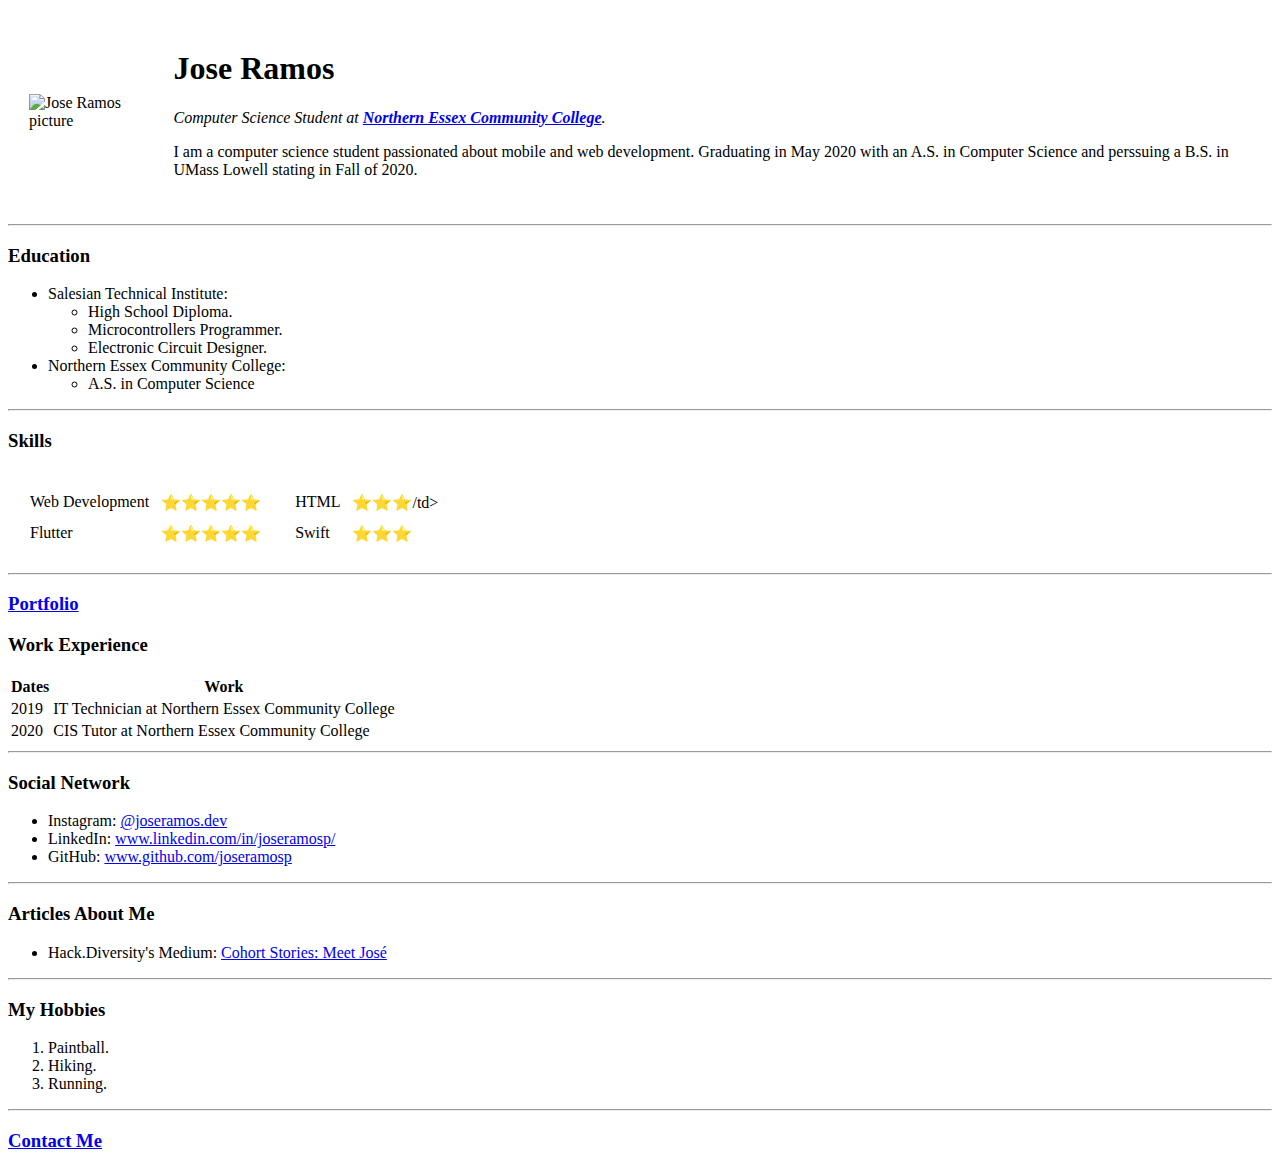
==== index.html @ b2a7eb45 "Initial commit" ====
<!DOCTYPE html>
<html lang="en" dir="ltr">

<head>
    <meta charset="utf-8">
    <title>⚡️ Jose Ramos's Personal Site ⚡️</title>
</head>

<body>
    <table cellspacing="20">
        <tr>
            <td><img src="/Users/jose/Documents/Full Stack Web Developer/Web Development/HTML - Personal Site/images/IMG_9072.JPG" alt="Jose Ramos picture"></td>
            <td><h1>Jose Ramos</h1>
            <p><em>Computer Science Student at <strong><a href="https://www.necc.mass.edu"> Northern Essex Community College</a></strong>.</em></p>
            <p>I am a computer science student passionated about mobile and web development. Graduating in May 2020 with an A.S. in Computer Science and perssuing a B.S. in UMass Lowell stating in Fall of 2020.</p></td>
        </tr>
    </table>
    <hr>
    <h3>Education</h3>
    <ul>
        <li>Salesian Technical Institute:
            <ul>
                <li>High School Diploma.</li>
                <li>Microcontrollers Programmer.</li>
                <li>Electronic Circuit Designer.</li>
            </ul>
        </li>
        <li>Northern Essex Community College:
            <ul>
                <li>A.S. in Computer Science</li>
            </ul>
        </li>
    </ul>
    <hr>
    <h3>Skills</h3>
    <table cellspacing="10">
        <tr>
            <td>
                <table cellspacing="10">
                    <tr>
                        <td>Web Development</td>
                        <td>⭐️⭐️⭐️⭐️⭐️</td>
                    </tr>
                    <tr>
                        <td>Flutter</td>
                        <td>⭐️⭐️⭐️⭐️⭐️</td>
                    </tr>
                </table>
            </td>
            <td>
                <table cellspacing="10">
                    <tr>
                        <td>HTML</td>
                        <td>⭐️⭐️⭐️/td>
                    </tr>
                    <tr>
                        <td>Swift</td>
                        <td>⭐️⭐️⭐️</td>
                    </tr>
                </table>
            </td>
        </tr>
    </table>
    <hr>
    <h3><a href="portfolio.html">Portfolio</a></h3>
    <h3>Work Experience</h3>
    <table>
        <thead>
            <tr>
                <th>Dates</th>
                <th>Work</th>
            </tr>
        </thead>
        <tbody>
            <tr>
                <td>2019</td>
                <td>IT Technician at Northern Essex Community College</td>
            </tr>
            <tr>
                <td>2020</td>
                <td>CIS Tutor at Northern Essex Community College</td>
            </tr>
        </tbody>
    </table>
    <hr>
    <h3>Social Network</h3>
    <ul>
        <li>Instagram: <a href="https://www.instagram.com/joseramos.dev/">@joseramos.dev</a></li>
        <li>LinkedIn: <a href="https://www.linkedin.com/in/joseramosp/">www.linkedin.com/in/joseramosp/</a></li>
        <li>GitHub: <a href="https://github.com/joseramosp">www.github.com/joseramosp</a></li>
    </ul>
    <hr>
    <h3>Articles About Me</h3>
    <ul>
        <li>Hack.Diversity's Medium: <a href="https://medium.com/hack-diversity-movement/cohort-stories-meet-jose-9780bebfe5f1"> Cohort Stories: Meet José</a></li>
    </ul>
    <hr>
    <h3>My Hobbies</h3>
    <ol>
        <li>Paintball.</li>
        <li>Hiking.</li>
        <li>Running.</li>
    </ol>
    <hr>
    <h3> <a href="contact.html"> Contact Me </a> </h3>


</body>

</html>
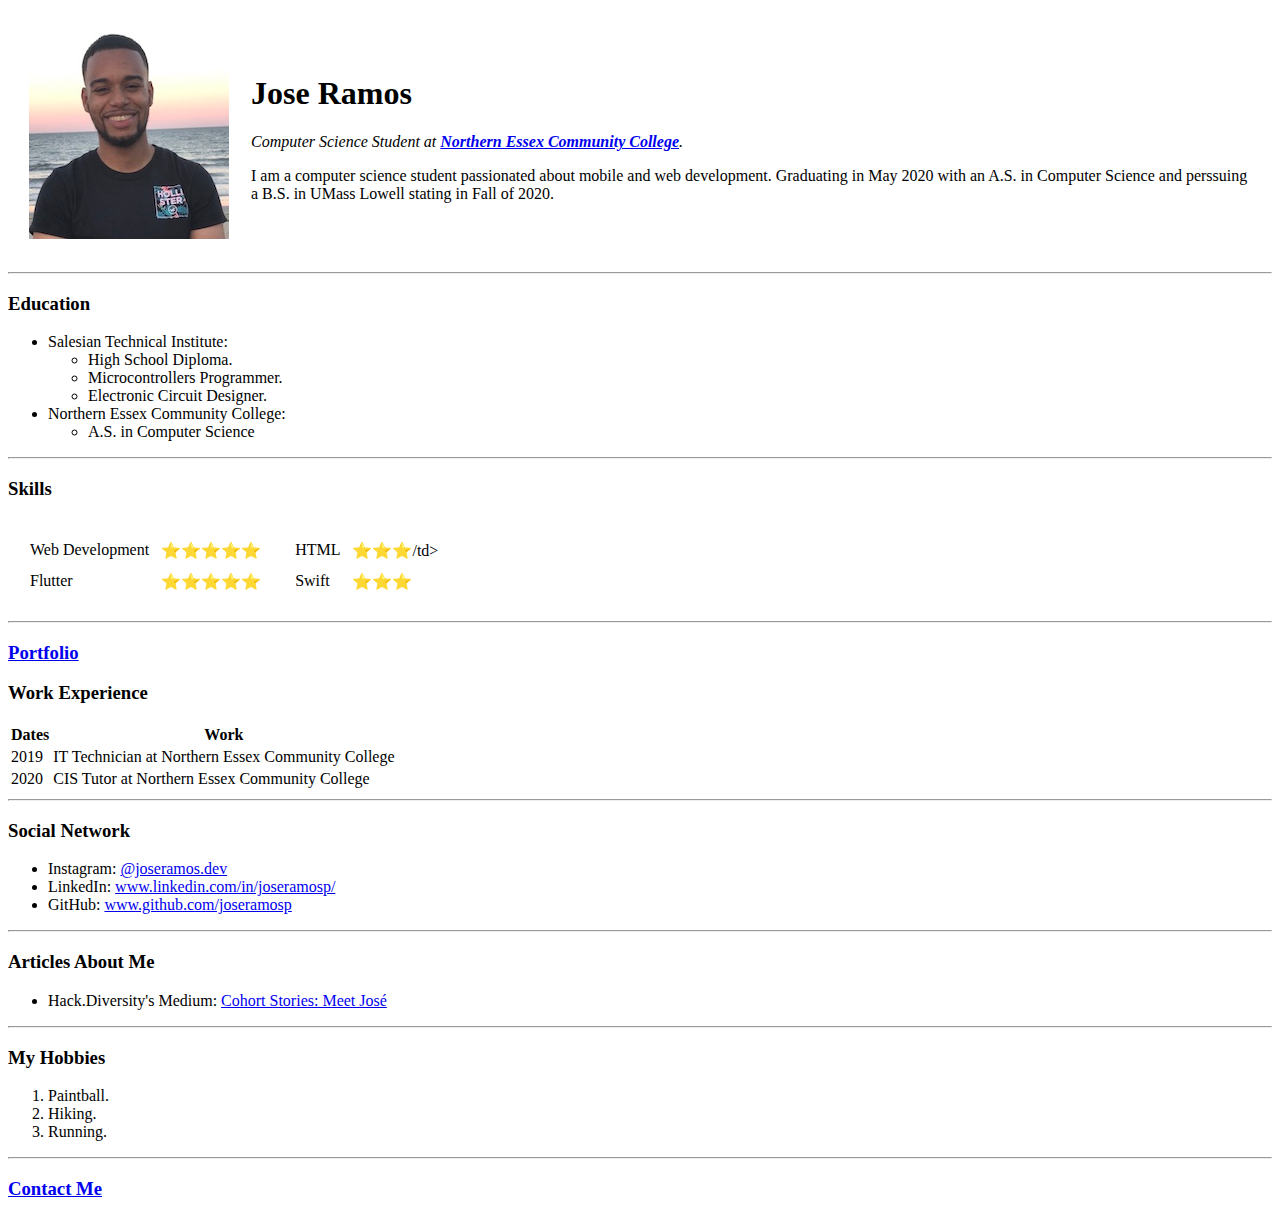
==== commit 1ed64ca0: "Fixed the image path" ====
--- a/index.html
+++ b/index.html
@@ -9,7 +9,7 @@
 <body>
     <table cellspacing="20">
         <tr>
-            <td><img src="/Users/jose/Documents/Full Stack Web Developer/Web Development/HTML - Personal Site/images/IMG_9072.JPG" alt="Jose Ramos picture"></td>
+            <td><img src="images/IMG_9072.JPG" alt="Jose Ramos picture"></td>
             <td><h1>Jose Ramos</h1>
             <p><em>Computer Science Student at <strong><a href="https://www.necc.mass.edu"> Northern Essex Community College</a></strong>.</em></p>
             <p>I am a computer science student passionated about mobile and web development. Graduating in May 2020 with an A.S. in Computer Science and perssuing a B.S. in UMass Lowell stating in Fall of 2020.</p></td>
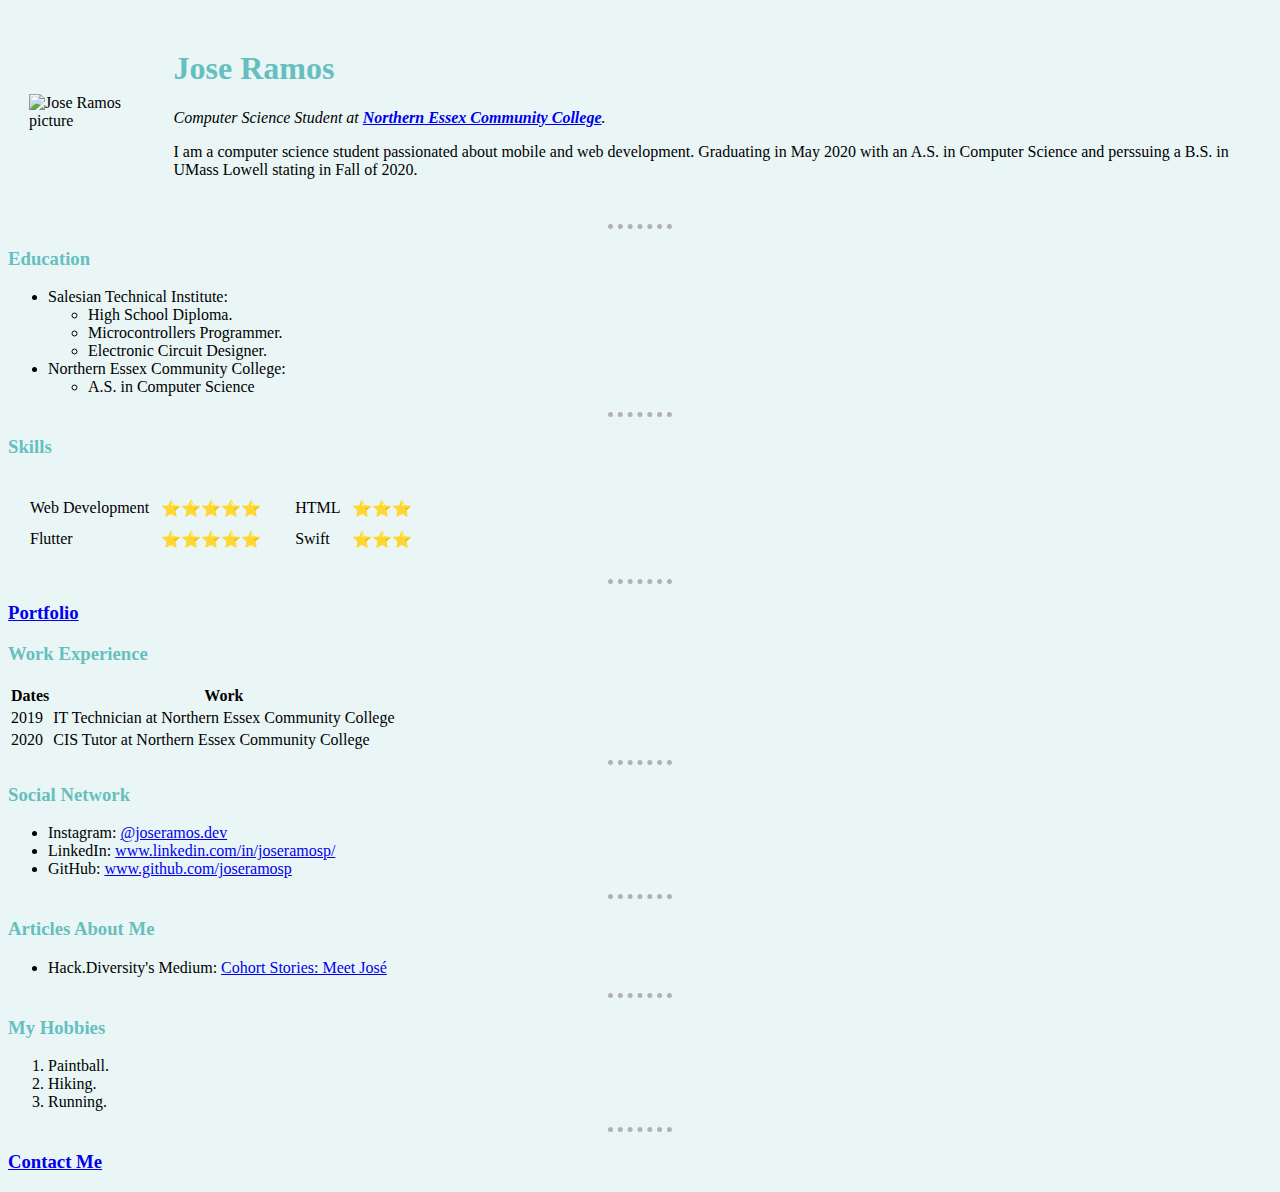
==== commit fa65bf04: "Added CSS to my website" ====
--- a/index.html
+++ b/index.html
@@ -4,12 +4,13 @@
 <head>
     <meta charset="utf-8">
     <title>⚡️ Jose Ramos's Personal Site ⚡️</title>
+    <link rel="stylesheet" href="css/styles.css">
 </head>
 
 <body>
     <table cellspacing="20">
         <tr>
-            <td><img src="images/IMG_9072.JPG" alt="Jose Ramos picture"></td>
+            <td><img src="/Users/jose/Documents/Full Stack Web Developer/Web Development/HTML - Personal Site/images/IMG_9072.JPG" alt="Jose Ramos picture"></td>
             <td><h1>Jose Ramos</h1>
             <p><em>Computer Science Student at <strong><a href="https://www.necc.mass.edu"> Northern Essex Community College</a></strong>.</em></p>
             <p>I am a computer science student passionated about mobile and web development. Graduating in May 2020 with an A.S. in Computer Science and perssuing a B.S. in UMass Lowell stating in Fall of 2020.</p></td>
@@ -51,7 +52,7 @@
                 <table cellspacing="10">
                     <tr>
                         <td>HTML</td>
-                        <td>⭐️⭐️⭐️/td>
+                        <td>⭐️⭐️⭐️</td>
                     </tr>
                     <tr>
                         <td>Swift</td>
--- a/css/styles.css
+++ b/css/styles.css
@@ -0,0 +1,17 @@
+body{
+    background-color: #EAF6F6;
+}
+hr{
+    border-color: #B1B1B1;
+    border-width: 5px;
+    border-style: dotted none none;
+    /*border-top: 5px dotted #B1B1B1;*/
+    width: 5%;
+}
+h1 {
+    color: #66bfbf;
+}
+
+h3 {
+    color: #66bfbf;
+}
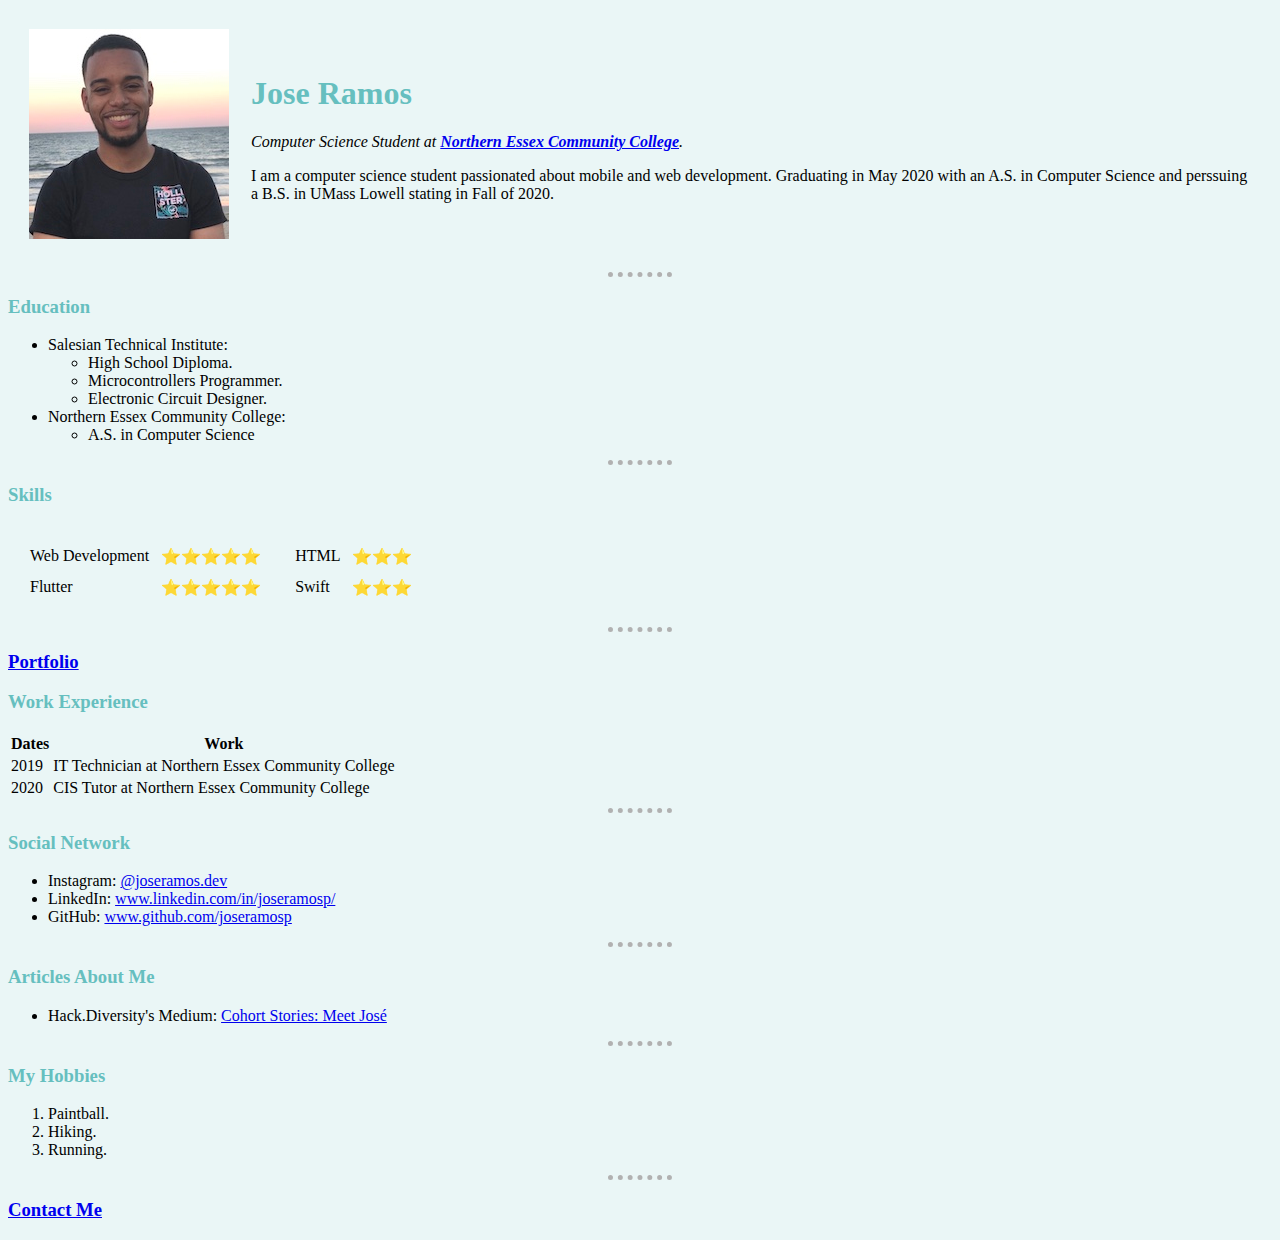
==== commit a53f706a: "Fixed the image path (Again)" ====
--- a/index.html
+++ b/index.html
@@ -10,7 +10,7 @@
 <body>
     <table cellspacing="20">
         <tr>
-            <td><img src="/Users/jose/Documents/Full Stack Web Developer/Web Development/HTML - Personal Site/images/IMG_9072.JPG" alt="Jose Ramos picture"></td>
+            <td><img src="images/IMG_9072.JPG" alt="Jose Ramos picture"></td>
             <td><h1>Jose Ramos</h1>
             <p><em>Computer Science Student at <strong><a href="https://www.necc.mass.edu"> Northern Essex Community College</a></strong>.</em></p>
             <p>I am a computer science student passionated about mobile and web development. Graduating in May 2020 with an A.S. in Computer Science and perssuing a B.S. in UMass Lowell stating in Fall of 2020.</p></td>
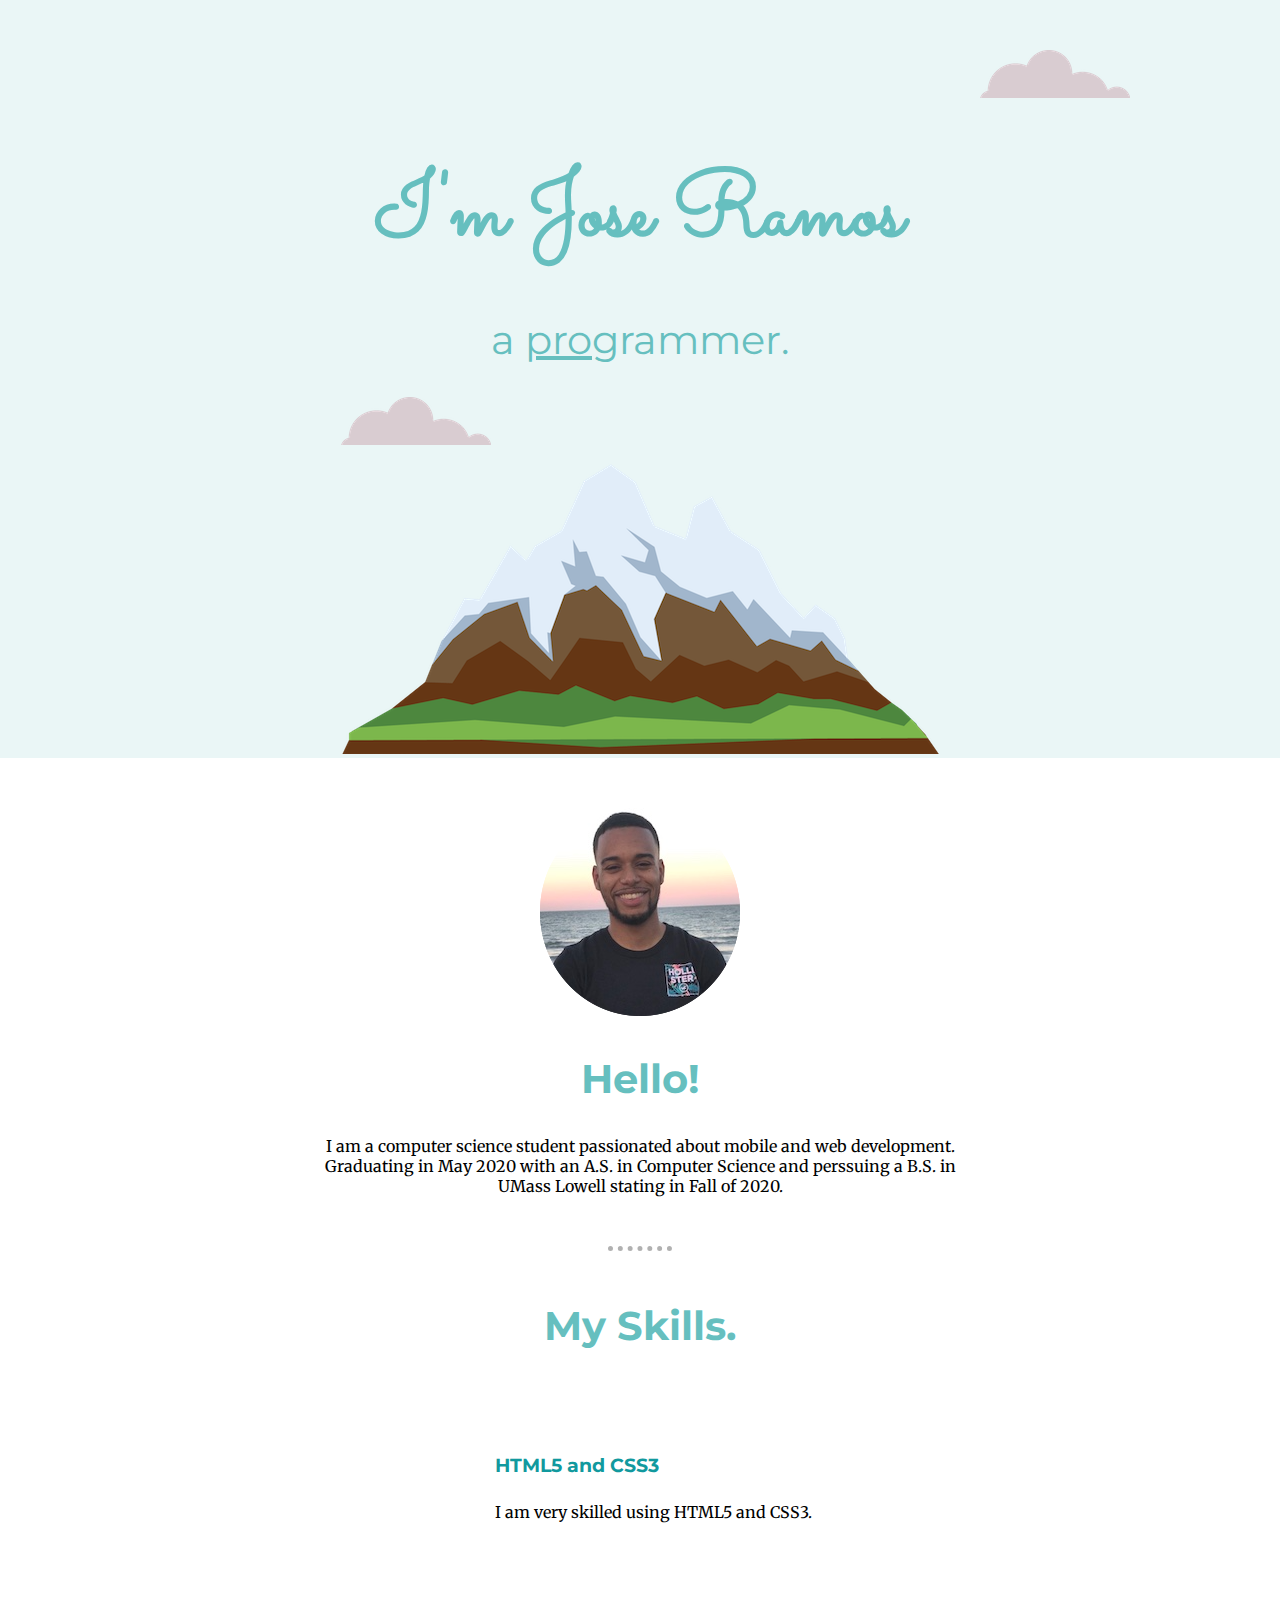
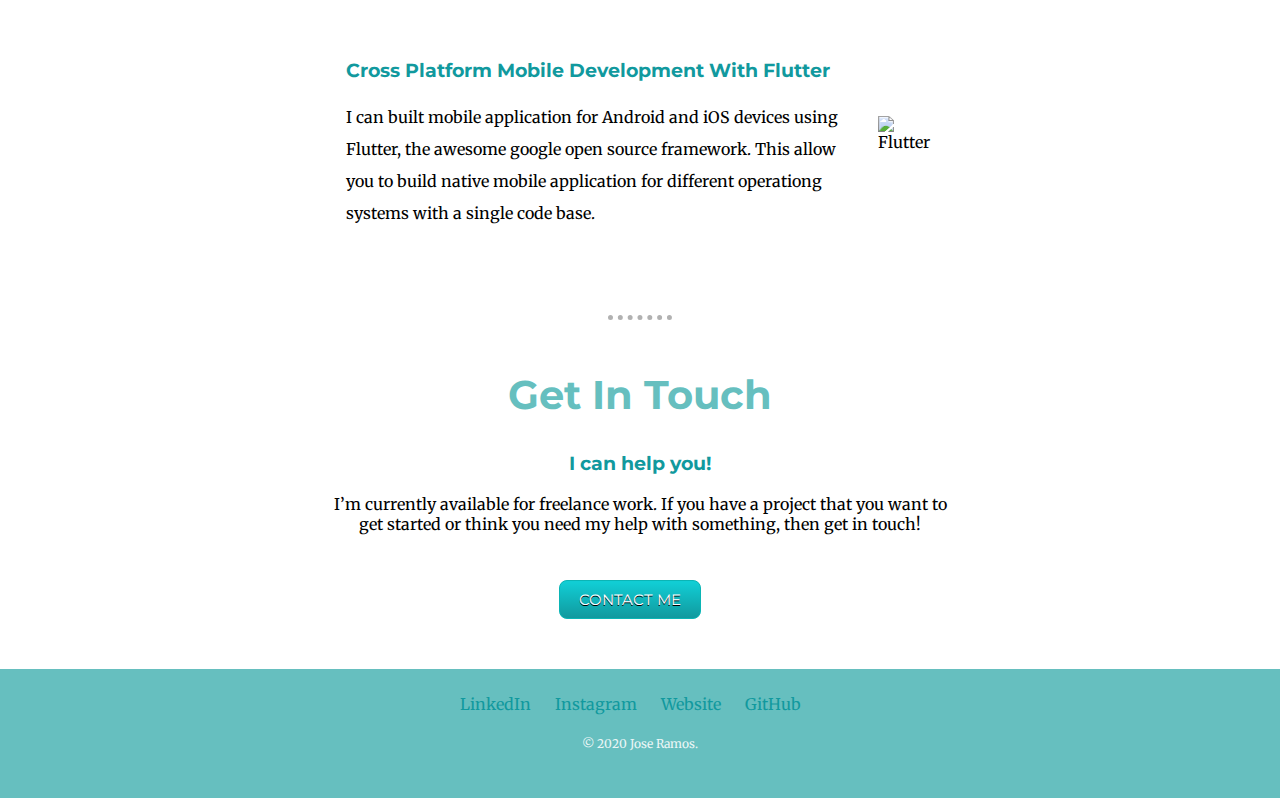
==== commit 04041747: "This version of my website has more CSS elements 2" ====
--- a/index.html
+++ b/index.html
@@ -1,111 +1,79 @@
 <!DOCTYPE html>
+
 <html lang="en" dir="ltr">
-
-<head>
-    <meta charset="utf-8">
-    <title>⚡️ Jose Ramos's Personal Site ⚡️</title>
-    <link rel="stylesheet" href="css/styles.css">
-</head>
-
-<body>
-    <table cellspacing="20">
-        <tr>
-            <td><img src="images/IMG_9072.JPG" alt="Jose Ramos picture"></td>
-            <td><h1>Jose Ramos</h1>
-            <p><em>Computer Science Student at <strong><a href="https://www.necc.mass.edu"> Northern Essex Community College</a></strong>.</em></p>
-            <p>I am a computer science student passionated about mobile and web development. Graduating in May 2020 with an A.S. in Computer Science and perssuing a B.S. in UMass Lowell stating in Fall of 2020.</p></td>
-        </tr>
-    </table>
-    <hr>
-    <h3>Education</h3>
-    <ul>
-        <li>Salesian Technical Institute:
-            <ul>
-                <li>High School Diploma.</li>
-                <li>Microcontrollers Programmer.</li>
-                <li>Electronic Circuit Designer.</li>
-            </ul>
-        </li>
-        <li>Northern Essex Community College:
-            <ul>
-                <li>A.S. in Computer Science</li>
-            </ul>
-        </li>
-    </ul>
-    <hr>
-    <h3>Skills</h3>
-    <table cellspacing="10">
-        <tr>
-            <td>
-                <table cellspacing="10">
+    <head>
+        <meta charset="utf-8">
+        <title>This is a CSS Practice website</title>
+        <link rel="stylesheet" href="css/styles.css">
+        <link rel="icon" href="favicon.ico">
+        <link href="https://fonts.googleapis.com/css?family=Merriweather|Montserrat|Sacramento&display=swap" rel="stylesheet">
+    </head>
+    <body>
+        <div class="top-container">
+            <img class="top-cloud" src="images/cloud.png" alt="cloud-img">
+            <h1>I'm Jose Ramos</h1>
+            <h2 class="a-programmer">a <span class="pro">pro</span>grammer.</h2>
+            <img class="bottom-cloud" src="images/cloud.png" alt="cloud-img">
+            <img src="images/mountain.png" alt="mountain">
+        </div>
+        <div class="middle-container">
+          <div class="profile">
+            <img src="images/joseramos.png" alt="joseramos-img">
+            <h2>Hello!</h2>
+            <p class="my-bio">I am a computer science student passionated about mobile and web development. Graduating in May 2020 with an A.S. in Computer Science and perssuing a B.S. in UMass Lowell stating in Fall of 2020.</p>
+          </div>
+          <hr>
+          <div class="skills">
+            <h2>My Skills.</h2>
+            <div class="skill-row">
+                <table align="center">
                     <tr>
-                        <td>Web Development</td>
-                        <td>⭐️⭐️⭐️⭐️⭐️</td>
-                    </tr>
-                    <tr>
-                        <td>Flutter</td>
-                        <td>⭐️⭐️⭐️⭐️⭐️</td>
+                        <td>
+                            <img class="website-img" src="https://image.flaticon.com/icons/svg/1055/1055687.svg" alt="">
+                        </td>
+                        <td>
+                            <h3>HTML5 and CSS3</h3>
+                            <p class="skill-description">I am very skilled using HTML5 and CSS3.</p>
+                        </td>
                     </tr>
                 </table>
-            </td>
-            <td>
-                <table cellspacing="10">
+                <!-----
+                <img class="html-img" src="https://image.flaticon.com/icons/svg/2721/2721267.svg" alt="">
+                <img class="css-img" src="https://image.flaticon.com/icons/svg/2721/2721214.svg" alt="">
+                ------>
+            </div>
+            <div class="skill-row">
+                <!-----
+                <img class="dart-img" src="https://miro.medium.com/max/480/0*JWyRX0OvflgVHFUF" alt="Dart-programming">
+                ------>
+                <table align="center">
                     <tr>
-                        <td>HTML</td>
-                        <td>⭐️⭐️⭐️</td>
-                    </tr>
-                    <tr>
-                        <td>Swift</td>
-                        <td>⭐️⭐️⭐️</td>
+                        <td>
+                            <h3>Cross Platform Mobile Development With Flutter</h3>
+                            <p class="skill-description">I can built mobile application for Android and iOS devices using Flutter, the awesome google open source framework. This allow you to build native mobile application for different operationg systems with a single code base.</p>
+                        </td>
+                        <td>
+                            <img class="flutter-img" src="https://cdn.worldvectorlogo.com/logos/flutter-logo.svg" alt="Flutter">
+                        </td>
                     </tr>
                 </table>
-            </td>
-        </tr>
-    </table>
-    <hr>
-    <h3><a href="portfolio.html">Portfolio</a></h3>
-    <h3>Work Experience</h3>
-    <table>
-        <thead>
-            <tr>
-                <th>Dates</th>
-                <th>Work</th>
-            </tr>
-        </thead>
-        <tbody>
-            <tr>
-                <td>2019</td>
-                <td>IT Technician at Northern Essex Community College</td>
-            </tr>
-            <tr>
-                <td>2020</td>
-                <td>CIS Tutor at Northern Essex Community College</td>
-            </tr>
-        </tbody>
-    </table>
-    <hr>
-    <h3>Social Network</h3>
-    <ul>
-        <li>Instagram: <a href="https://www.instagram.com/joseramos.dev/">@joseramos.dev</a></li>
-        <li>LinkedIn: <a href="https://www.linkedin.com/in/joseramosp/">www.linkedin.com/in/joseramosp/</a></li>
-        <li>GitHub: <a href="https://github.com/joseramosp">www.github.com/joseramosp</a></li>
-    </ul>
-    <hr>
-    <h3>Articles About Me</h3>
-    <ul>
-        <li>Hack.Diversity's Medium: <a href="https://medium.com/hack-diversity-movement/cohort-stories-meet-jose-9780bebfe5f1"> Cohort Stories: Meet José</a></li>
-    </ul>
-    <hr>
-    <h3>My Hobbies</h3>
-    <ol>
-        <li>Paintball.</li>
-        <li>Hiking.</li>
-        <li>Running.</li>
-    </ol>
-    <hr>
-    <h3> <a href="contact.html"> Contact Me </a> </h3>
+            </div>
+          </div>
+          <hr>
+          <div class="contact-me">
+            <h2>Get In Touch</h2>
+            <h3>I can help you!</h3>
+            <p>I’m currently available for freelance work. If you have a project that you want to get started or think you need my help with something, then get in touch!</p>
+            <a class="btn" href="mailto:joseramos.dev1@gmail.com">CONTACT ME</a>
+          </div>
+        </div>
 
-
-</body>
-
+        <div class="bottom-container">
+          <a class="footer-link" href="https://www.linkedin.com/in/joseramosp/">LinkedIn</a>
+          <a class="footer-link" href="https://www.instagram.com/joseramos.dev/">Instagram</a>
+          <a class="footer-link" href="joseramos.dev">Website</a>
+          <a class="footer-link" href="https://github.com/joseramosp">GitHub</a>
+          <p class="copyright">© 2020 Jose Ramos.</p>
+        </div>
+    </body>
 </html>
--- a/css/styles.css
+++ b/css/styles.css
@@ -1,17 +1,165 @@
-body{
-    background-color: #EAF6F6;
+body {
+    margin: 0;
+    text-align: center;
+    font-family: 'Merriweather', serif;
+    align-items: center;
 }
-hr{
+hr {
+    margin: 50px auto 50px auto;
     border-color: #B1B1B1;
     border-width: 5px;
     border-style: dotted none none;
-    /*border-top: 5px dotted #B1B1B1;*/
     width: 5%;
 }
+
 h1 {
-    color: #66bfbf;
+    margin: 50px auto 0 auto;
+    font-family: 'Sacramento', cursive;
+    font-size: 5.625rem;
+    color: #66BFBF;
+}
+
+h2 {
+    font-family: 'Montserrat', sans-serif;
+    font-size: 2.5rem;
+    color: #66BFBF;
 }
 
 h3 {
-    color: #66bfbf;
+    font-family: 'Montserrat', sans-serif;
+    color: #11999E;
 }
+
+a {
+    color: #11999E;
+    text-decoration: none;
+    margin-right: 20px;
+}
+a:hover {
+    color: #EAF6F6;
+}
+table {
+    margin: 0 auto 0 auto;
+    max-width: 750px;
+    border-spacing: 25px;
+}
+
+.skill-row {
+    width: 50%;
+    text-align: left;
+    margin: 60px auto 60px auto;
+}
+
+.skill-description {
+    margin: 0 auto 0 auto;
+    line-height: 2;
+}
+.my-bio {
+    width: 50%;
+    margin: 0 auto 20px auto;
+}
+.top-container {
+    background-color: #eaf6f6;
+    padding-top: 100px;
+    position: relative;
+}
+.middle-container {
+    margin-top: 50px;
+}
+.bottom-container {
+    margin-top: 50px;
+    padding: 25px;
+    background-color:  #66BFBF;
+}
+.top-cloud {
+    position: absolute;
+    right: 150px;
+    top: 50px;
+}
+.bottom-cloud {
+    position: absolute;
+}
+.a-programmer {
+    font-weight: normal;
+}
+.pro {
+    text-decoration: underline;
+}
+.css-img {
+    width: 20%;
+    float: left;
+    margin: auto;
+}
+.html-img {
+    width: 20%;
+    float: left;
+    margin: auto;
+}
+.website-img {
+    width: 100%;
+    float: left;
+    margin: auto;
+}
+.flutter-img {
+    width: 50%;
+    margin: 0 auto 0 auto;
+    min-width: 50px;
+}
+.dart-img {
+    width: 30%;
+    float: right;
+    margin: auto;
+}
+.contact-me {
+    width: 50%;
+    margin: 20px auto 20px auto;
+}
+.btn {
+    margin-top: 30px;
+	-moz-box-shadow: 0px 1px 0px 0px #ffffff;
+	-webkit-box-shadow: 0px 1px 0px 0px #ffffff;
+	box-shadow: 0px 1px 0px 0px #ffffff;
+	background:-webkit-gradient( linear, left top, left bottom, color-stop(0.05, #11cdd4), color-stop(1, #11999e) );
+	background:-moz-linear-gradient( center top, #11cdd4 5%, #11999e 100% );
+	filter:progid:DXImageTransform.Microsoft.gradient(startColorstr='#11cdd4', endColorstr='#11999e');
+	background-color:#11cdd4;
+	-webkit-border-top-left-radius:8px;
+	-moz-border-radius-topleft:8px;
+	border-top-left-radius:8px;
+	-webkit-border-top-right-radius:8px;
+	-moz-border-radius-topright:8px;
+	border-top-right-radius:8px;
+	-webkit-border-bottom-right-radius:8px;
+	-moz-border-radius-bottomright:8px;
+	border-bottom-right-radius:8px;
+	-webkit-border-bottom-left-radius:8px;
+	-moz-border-radius-bottomleft:8px;
+	border-bottom-left-radius:8px;
+text-indent:0;
+	border:1px solid #0bb5b5;
+	display:inline-block;
+	color:#ffffff;
+	font-family: 'Montserrat', sans-serif;
+	font-size:15px;
+	font-weight:normal;
+	font-style:normal;
+height:37px;
+	line-height:37px;
+width:140px;
+	text-decoration:none;
+	text-align:center;
+	text-shadow:0px 1px 0px #000000;
+}.btn:hover {
+	background:-webkit-gradient( linear, left top, left bottom, color-stop(0.05, #11999e), color-stop(1, #11cdd4) );
+	background:-moz-linear-gradient( center top, #11999e 5%, #11cdd4 100% );
+	filter:progid:DXImageTransform.Microsoft.gradient(startColorstr='#11999e', endColorstr='#11cdd4');
+	background-color:#11999e;
+}.btn:active {
+	position:relative;
+	top:1px;
+}
+.copyright {
+    font-size: 0.75rem;
+    padding: 10px 0;
+    color:  #EAF6F6;
+}
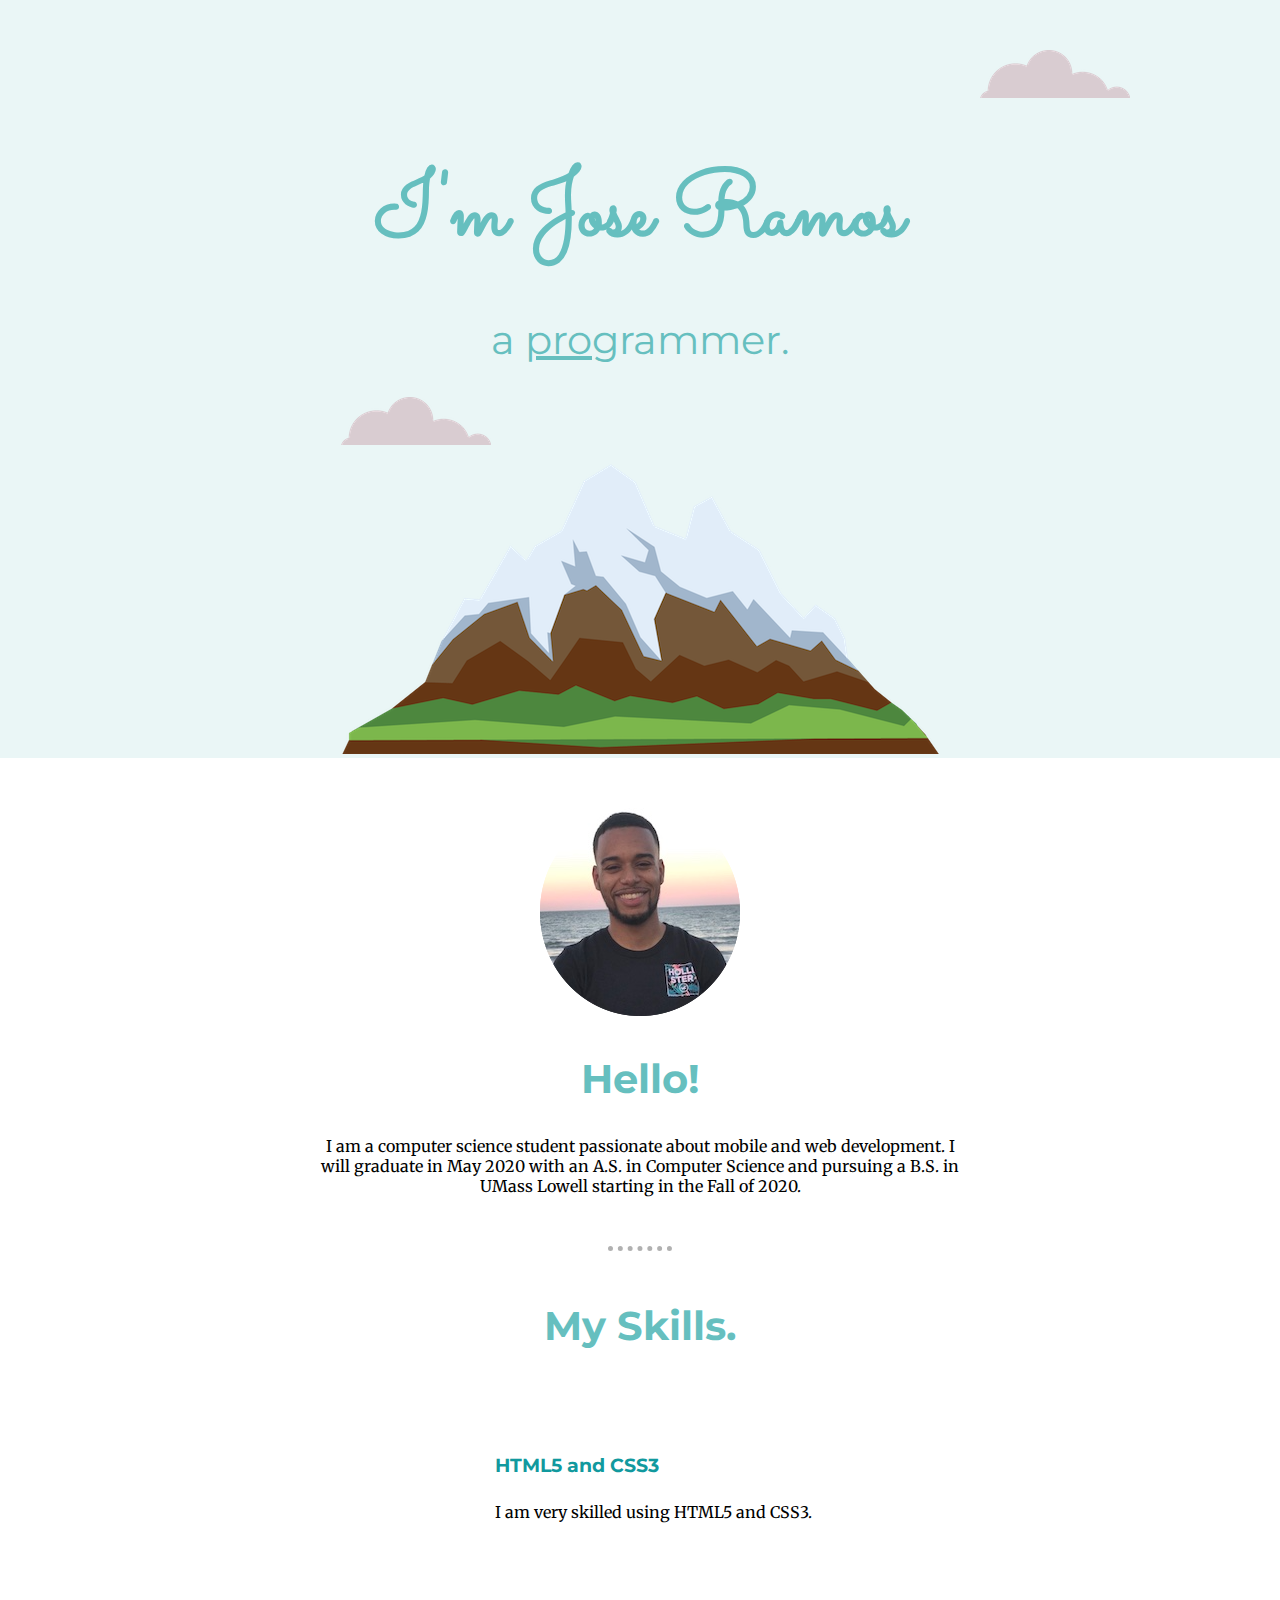
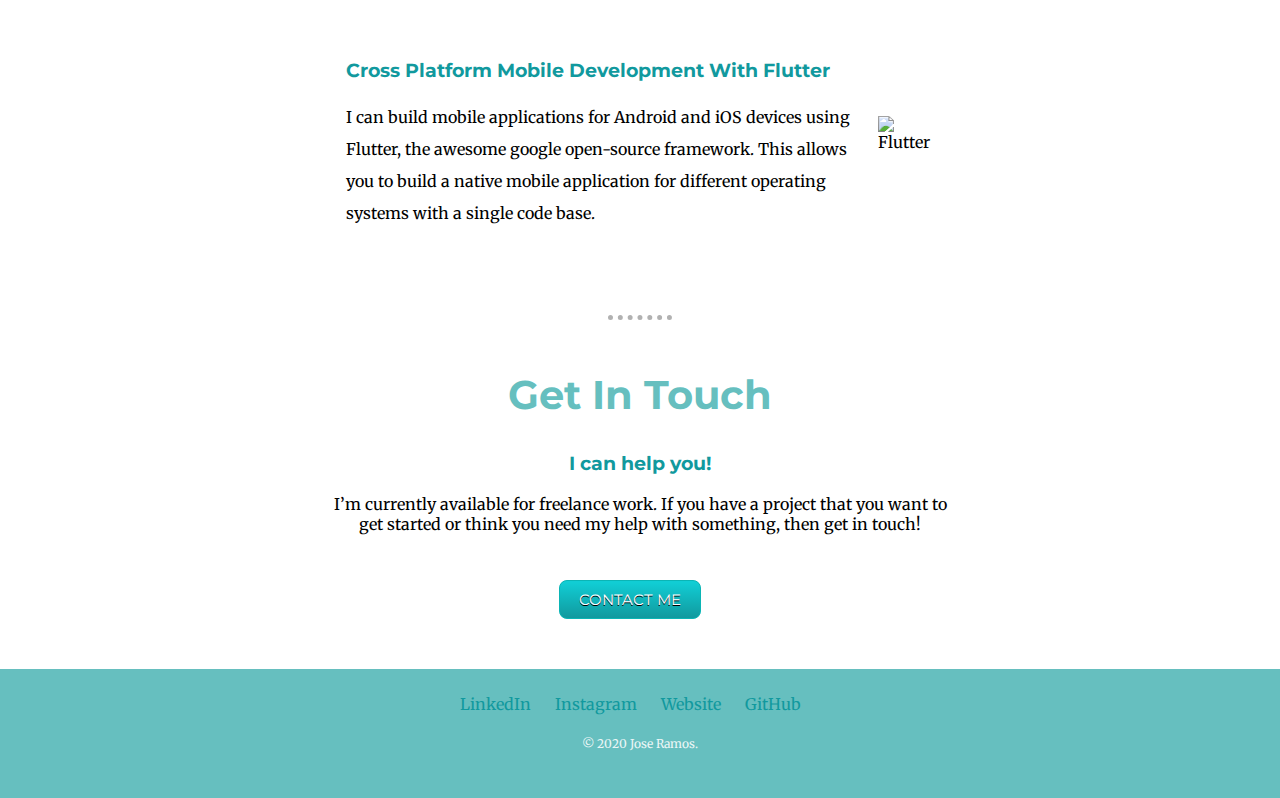
==== commit 85fb52ca: "Fixing typos an minor stuff." ====
--- a/index.html
+++ b/index.html
@@ -20,7 +20,7 @@
           <div class="profile">
             <img src="images/joseramos.png" alt="joseramos-img">
             <h2>Hello!</h2>
-            <p class="my-bio">I am a computer science student passionated about mobile and web development. Graduating in May 2020 with an A.S. in Computer Science and perssuing a B.S. in UMass Lowell stating in Fall of 2020.</p>
+            <p class="my-bio">I am a computer science student passionate about mobile and web development. I will graduate in May 2020 with an A.S. in Computer Science and pursuing a B.S. in UMass Lowell starting in the Fall of 2020.</p>
           </div>
           <hr>
           <div class="skills">
@@ -50,7 +50,7 @@
                     <tr>
                         <td>
                             <h3>Cross Platform Mobile Development With Flutter</h3>
-                            <p class="skill-description">I can built mobile application for Android and iOS devices using Flutter, the awesome google open source framework. This allow you to build native mobile application for different operationg systems with a single code base.</p>
+                            <p class="skill-description">I can build mobile applications for Android and iOS devices using Flutter, the awesome google open-source framework. This allows you to build a native mobile application for different operating systems with a single code base.</p>
                         </td>
                         <td>
                             <img class="flutter-img" src="https://cdn.worldvectorlogo.com/logos/flutter-logo.svg" alt="Flutter">
@@ -71,7 +71,7 @@
         <div class="bottom-container">
           <a class="footer-link" href="https://www.linkedin.com/in/joseramosp/">LinkedIn</a>
           <a class="footer-link" href="https://www.instagram.com/joseramos.dev/">Instagram</a>
-          <a class="footer-link" href="joseramos.dev">Website</a>
+          <a class="footer-link" href="https://www.joseramos.dev">Website</a>
           <a class="footer-link" href="https://github.com/joseramosp">GitHub</a>
           <p class="copyright">© 2020 Jose Ramos.</p>
         </div>
